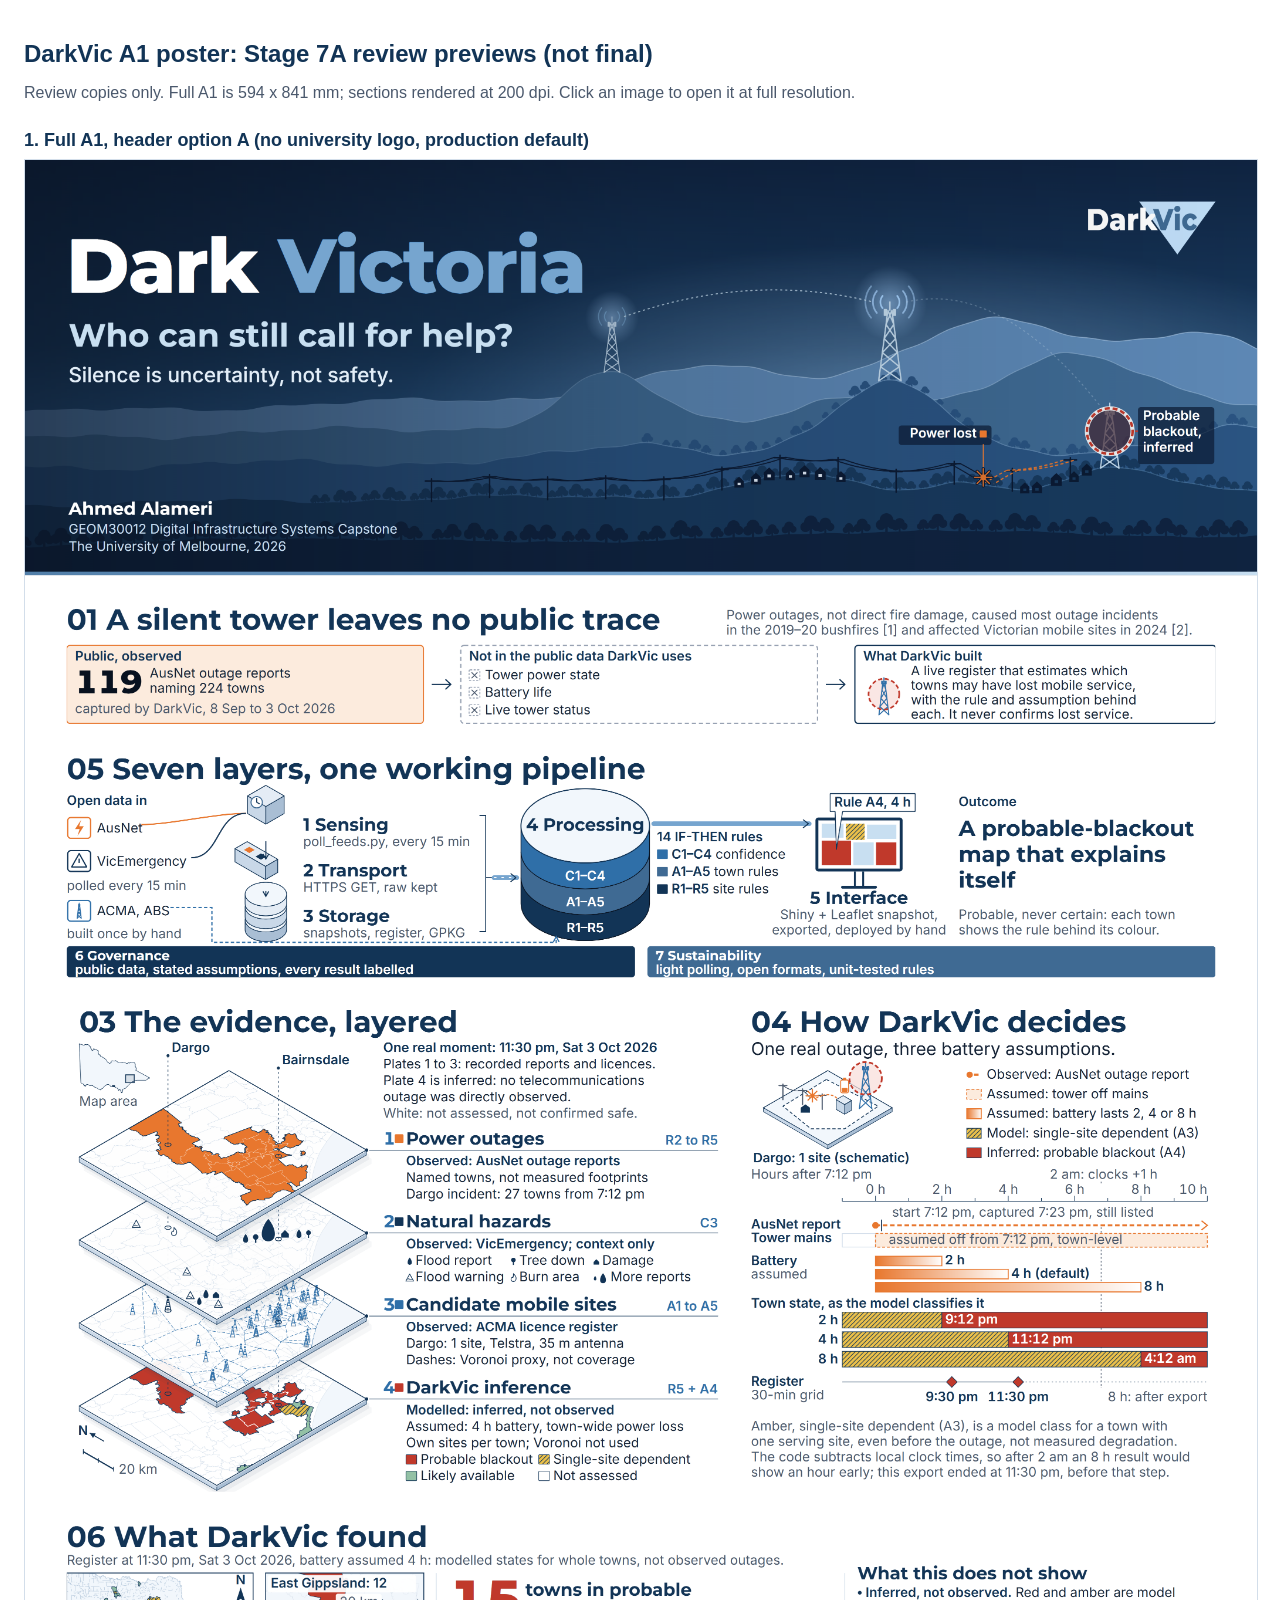
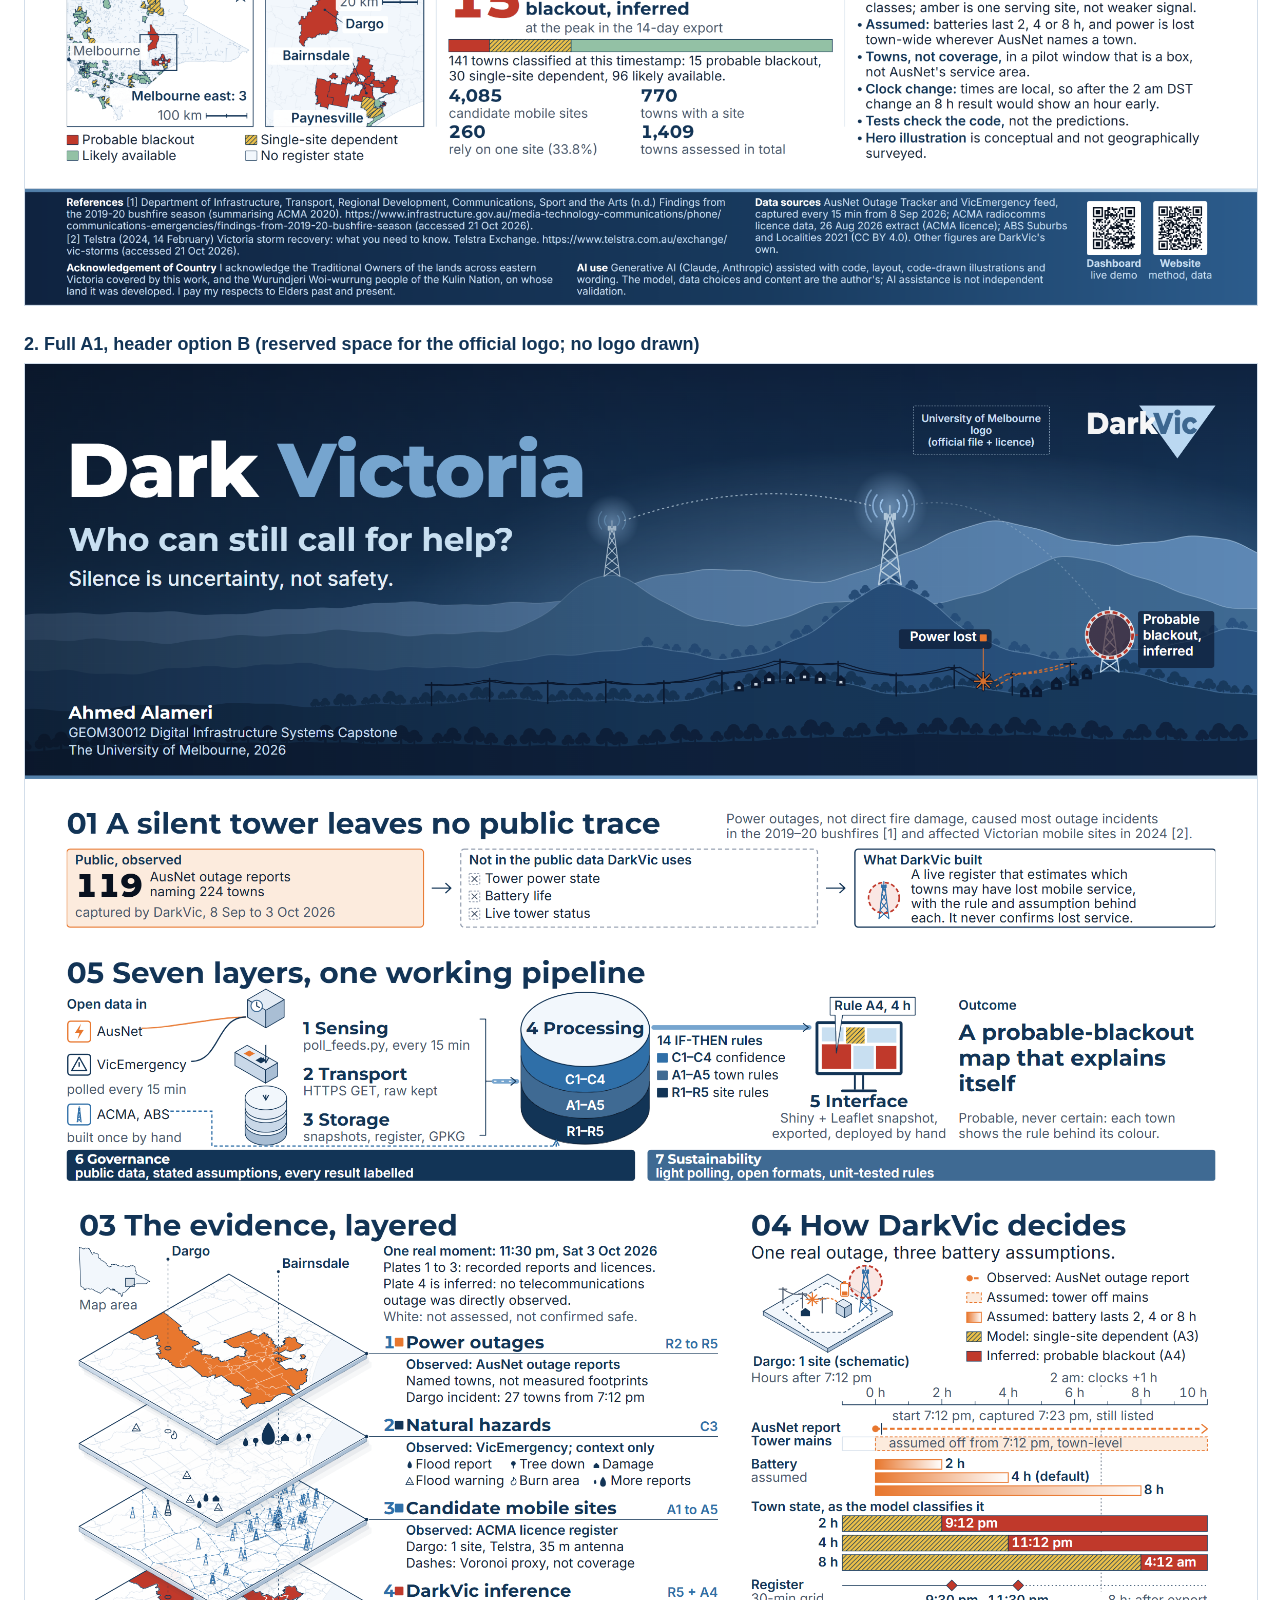
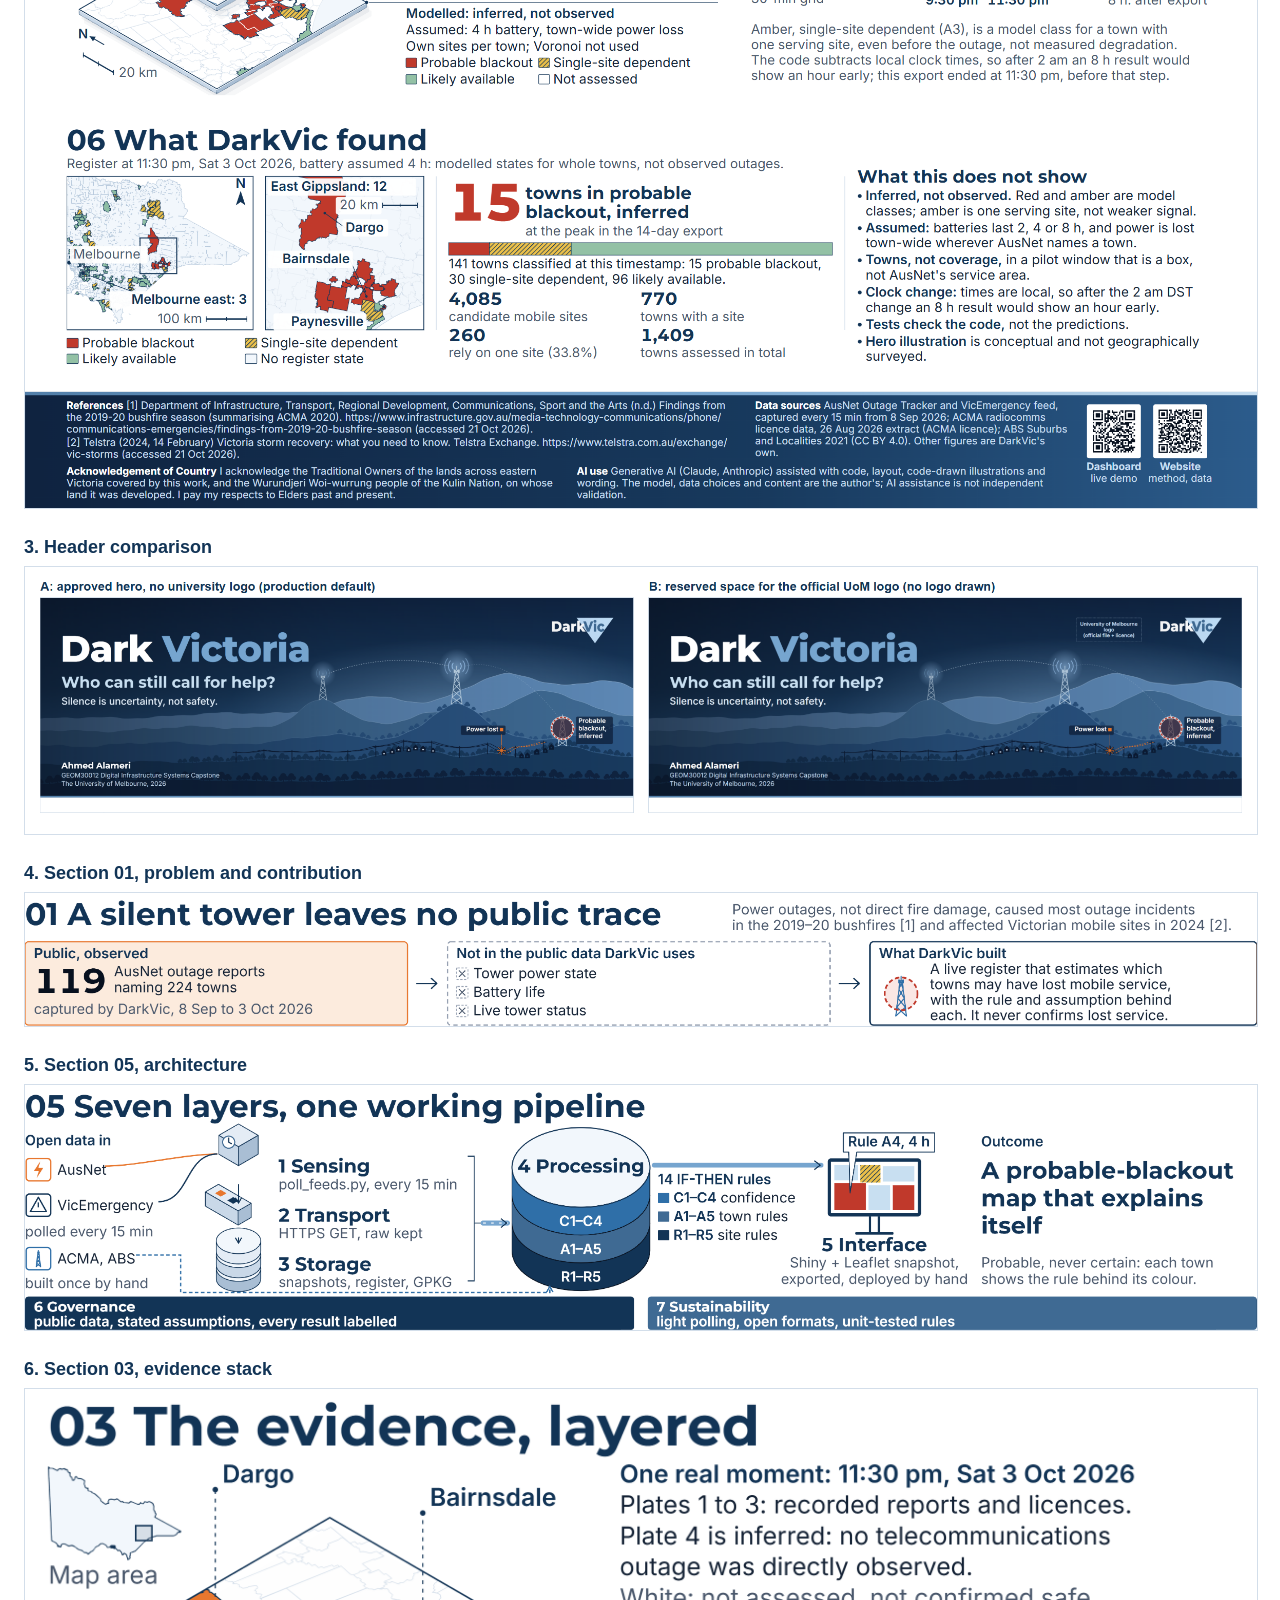
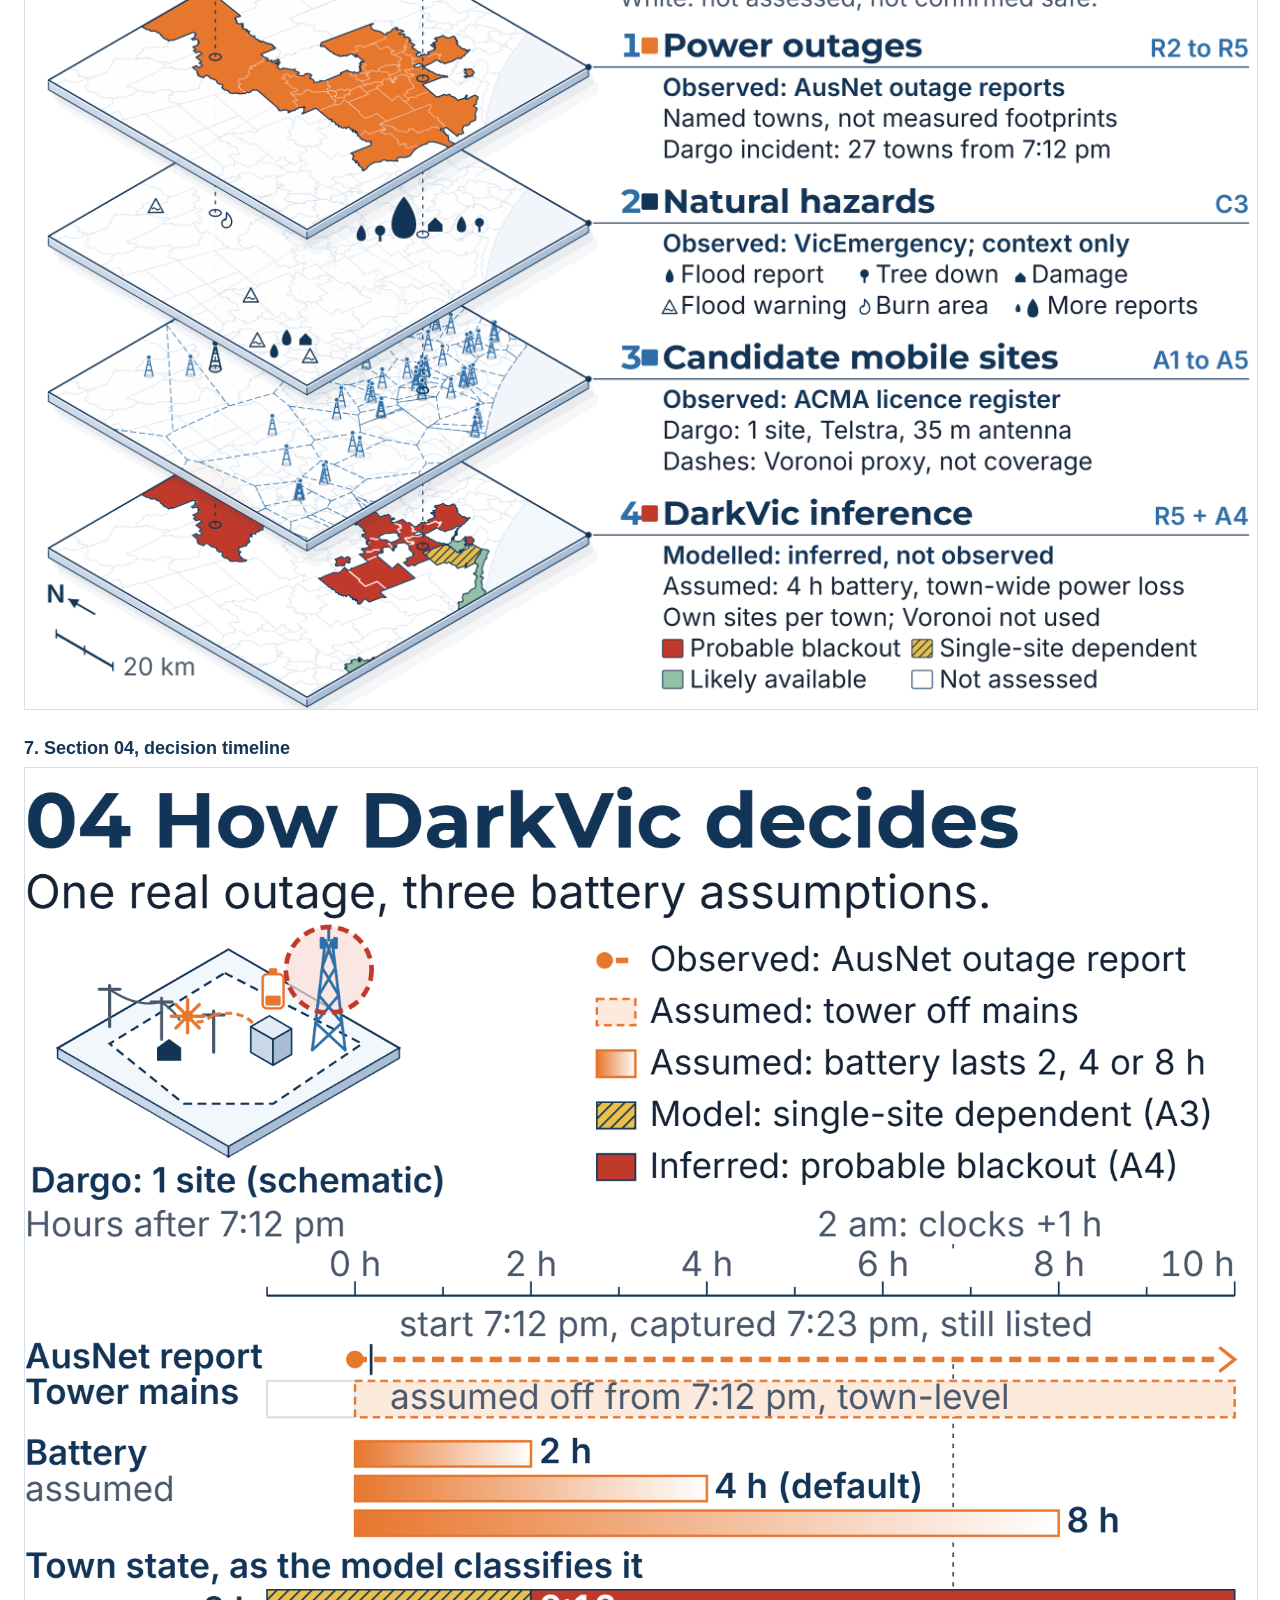
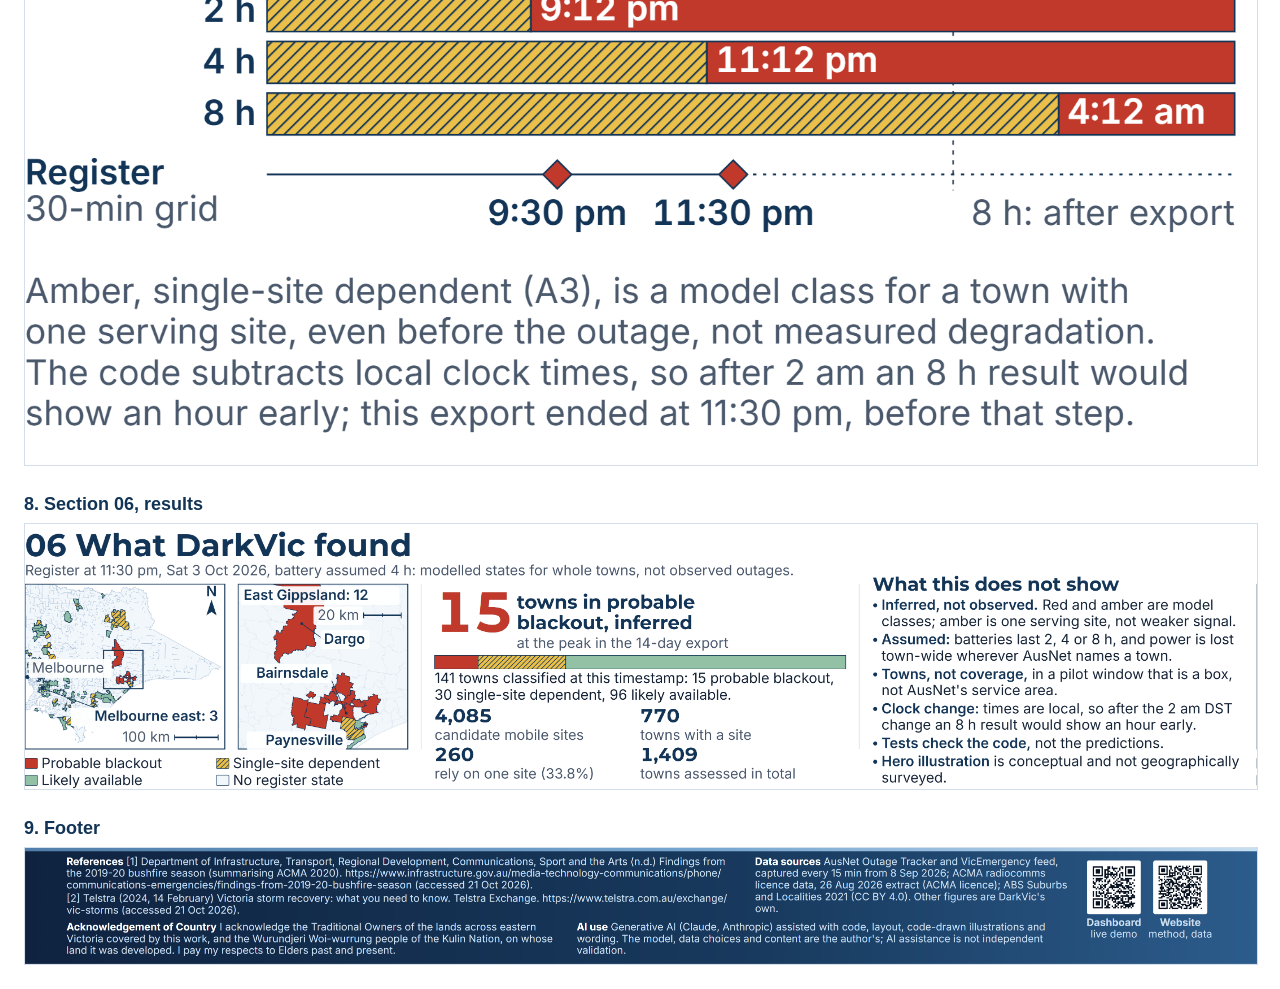
==== review/darkvic-stage7a/index.html @ 1719ef41 "Add temporary DarkVic Stage 7A review gallery" ====
<!doctype html><html lang="en"><head><meta charset="utf-8"><meta name="viewport" content="width=device-width,initial-scale=1">
<meta name="robots" content="noindex"><title>DarkVic A1 poster, Stage 7A review previews</title>
<style>body{margin:0;padding:24px;font-family:Arial,sans-serif;color:#142235;background:#fff;max-width:1400px}
h1{color:#123456;font-size:24px}h2{color:#123456;font-size:18px;margin:28px 0 8px}p{color:#4A586C}
img{width:100%;height:auto;display:block;border:1px solid #D3DEEA}</style></head><body>
<h1>DarkVic A1 poster: Stage 7A review previews (not final)</h1>
<p>Review copies only. Full A1 is 594 x 841 mm; sections rendered at 200 dpi. Click an image to open it at full resolution.</p>
<h2>1. Full A1, header option A (no university logo, production default)</h2><a href="00_A1_full_no_logo.png"><img src="00_A1_full_no_logo.png" alt="Full A1 poster without university logo"></a>
<h2>2. Full A1, header option B (reserved space for the official logo; no logo drawn)</h2><a href="01_A1_full_logo_slot.png"><img src="01_A1_full_logo_slot.png" alt="Full A1 poster with reserved university logo space"></a>
<h2>3. Header comparison</h2><a href="01b_header_comparison.png"><img src="01b_header_comparison.png" alt="Header A and B side by side"></a>
<h2>4. Section 01, problem and contribution</h2><a href="02_section01_problem.png"><img src="02_section01_problem.png" alt="Section 01"></a>
<h2>5. Section 05, architecture</h2><a href="03_section05_architecture.png"><img src="03_section05_architecture.png" alt="Section 05"></a>
<h2>6. Section 03, evidence stack</h2><a href="04_section03_evidence_stack.png"><img src="04_section03_evidence_stack.png" alt="Section 03"></a>
<h2>7. Section 04, decision timeline</h2><a href="05_section04_timeline.png"><img src="05_section04_timeline.png" alt="Section 04"></a>
<h2>8. Section 06, results</h2><a href="06_section06_results.png"><img src="06_section06_results.png" alt="Section 06"></a>
<h2>9. Footer</h2><a href="07_footer.png"><img src="07_footer.png" alt="Footer"></a>
</body></html>
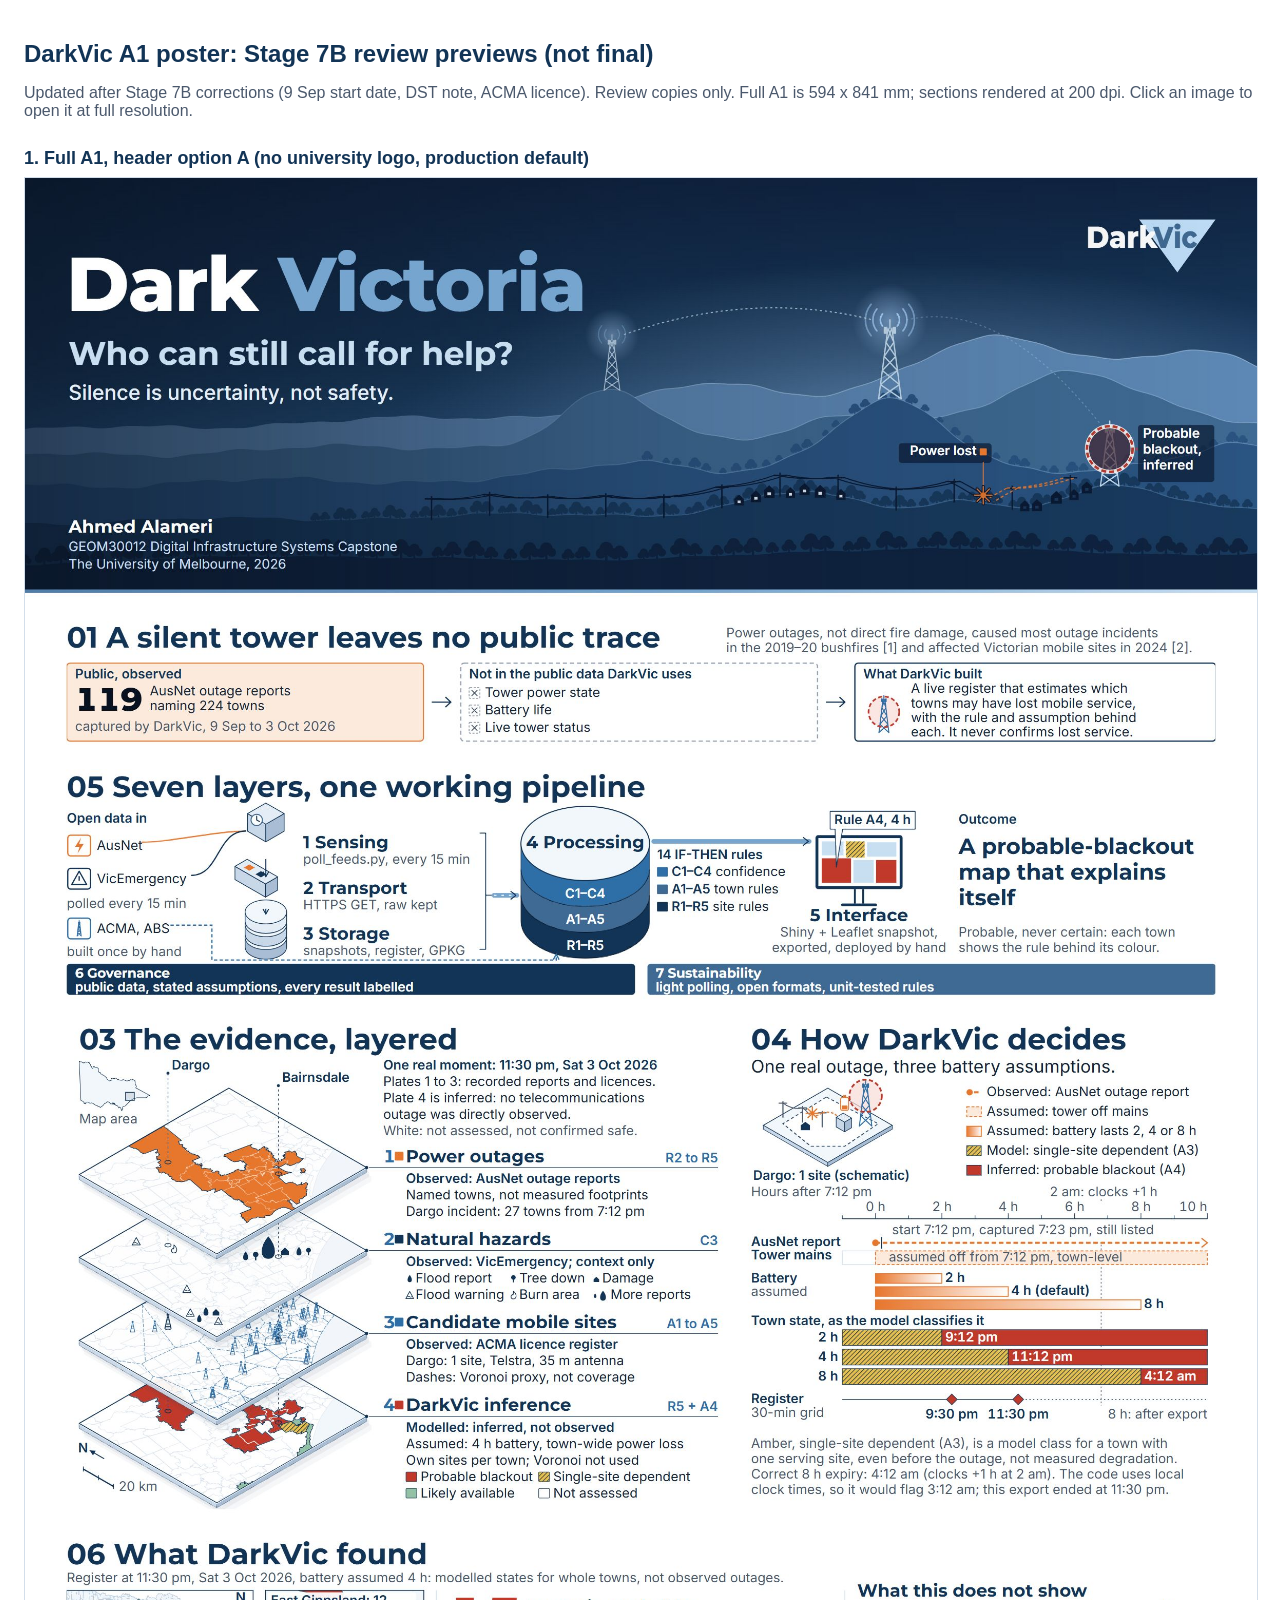
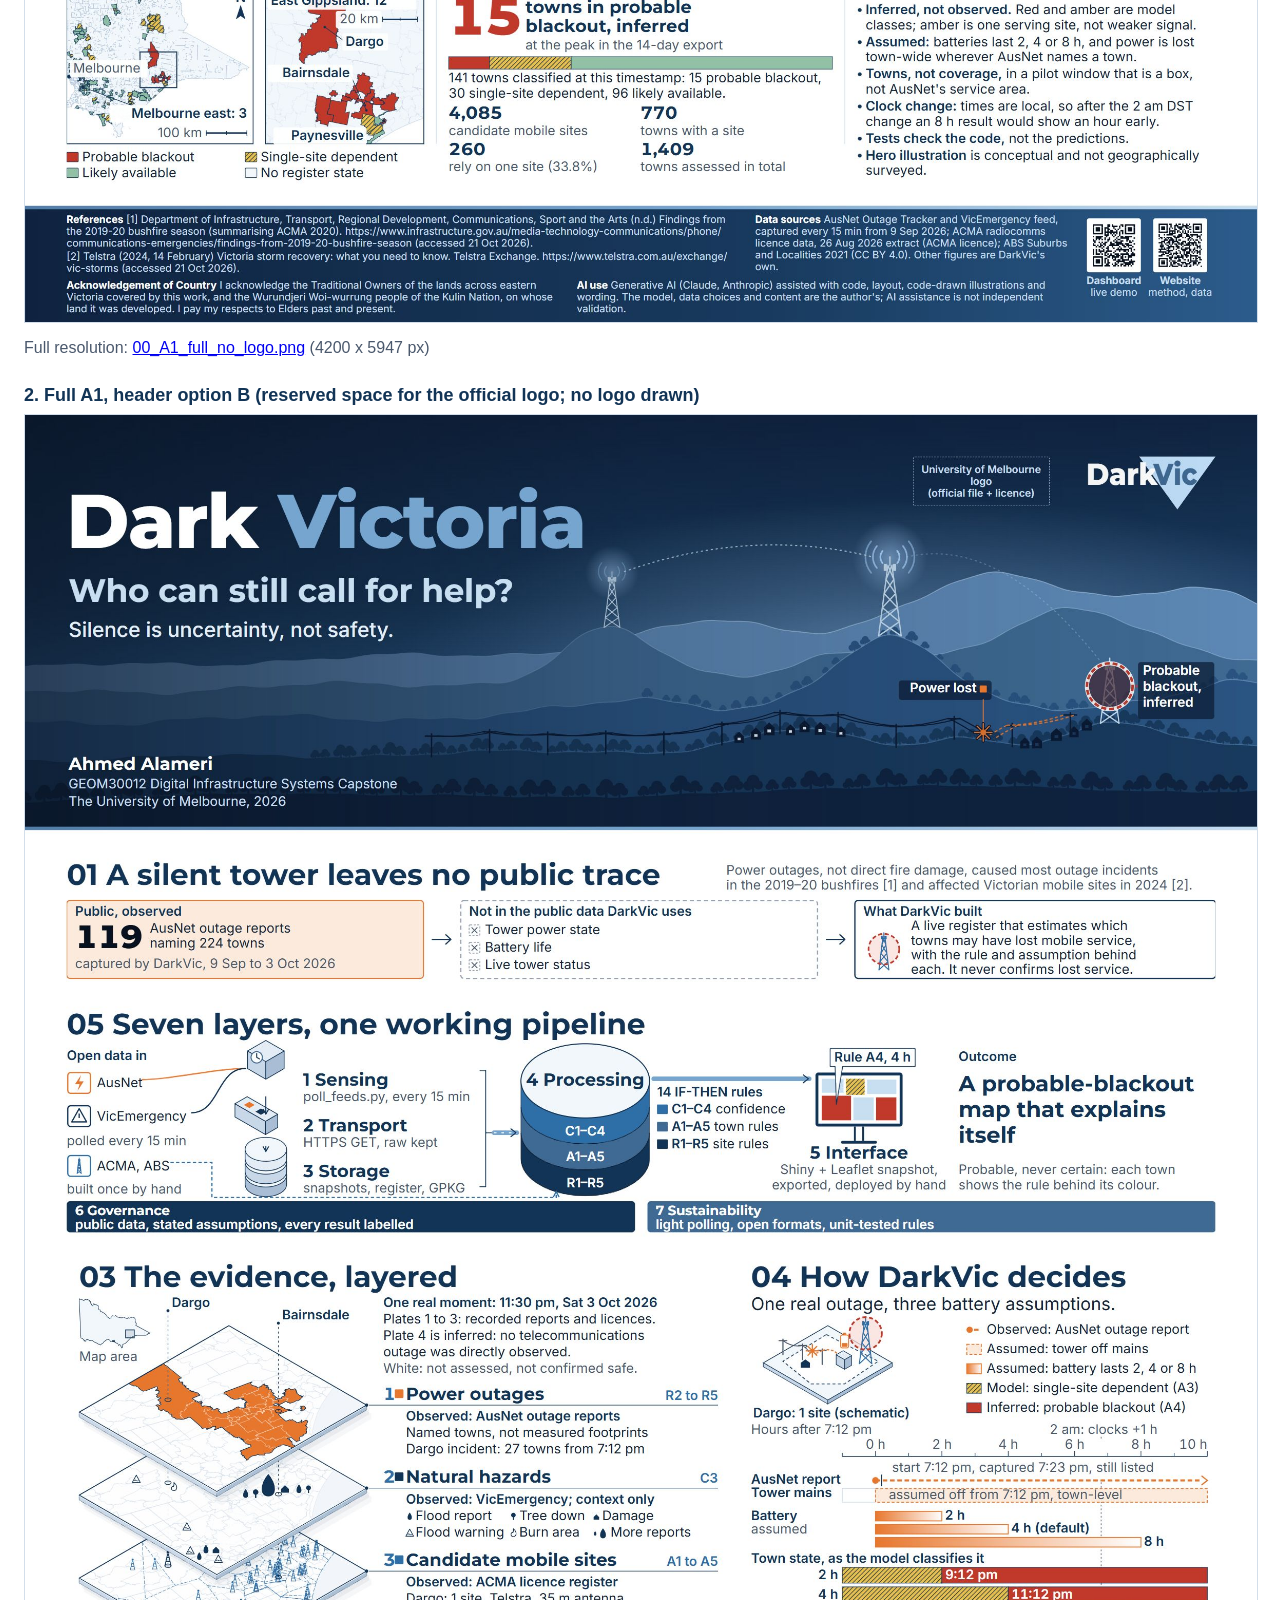
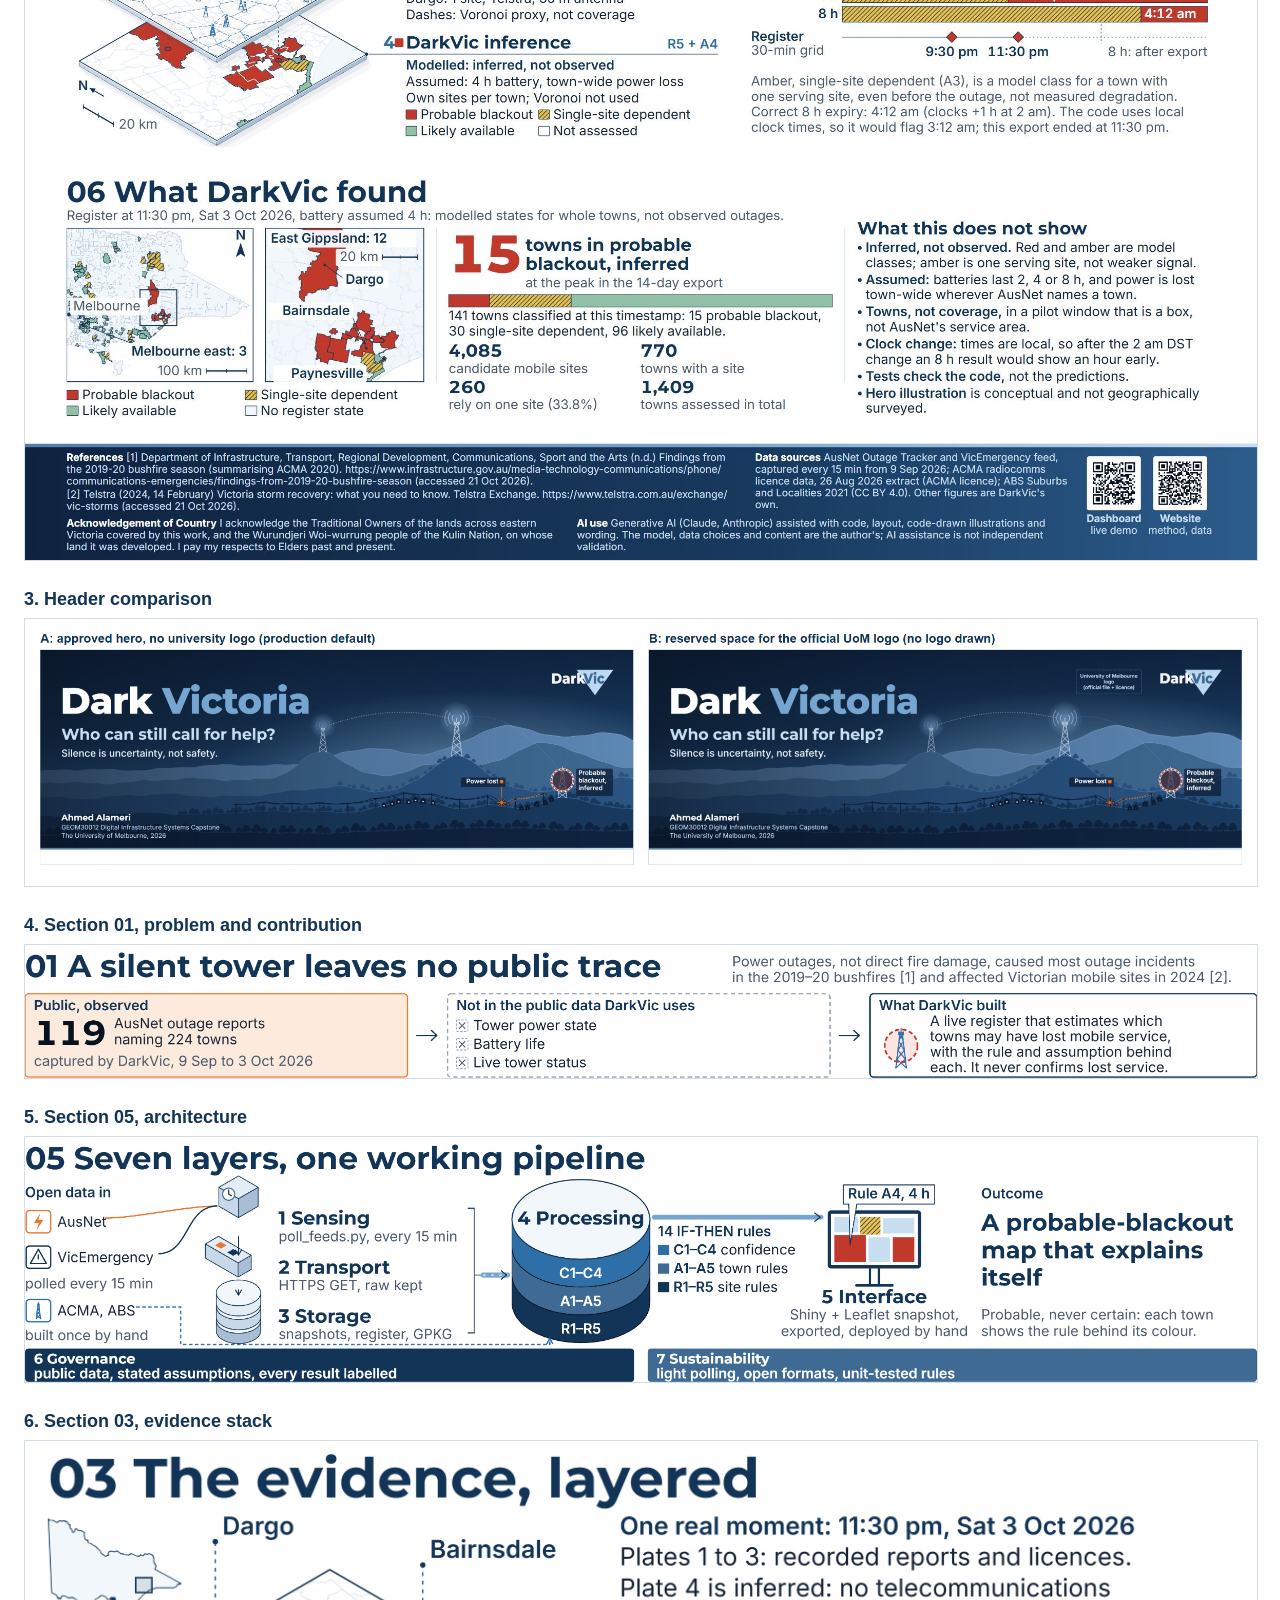
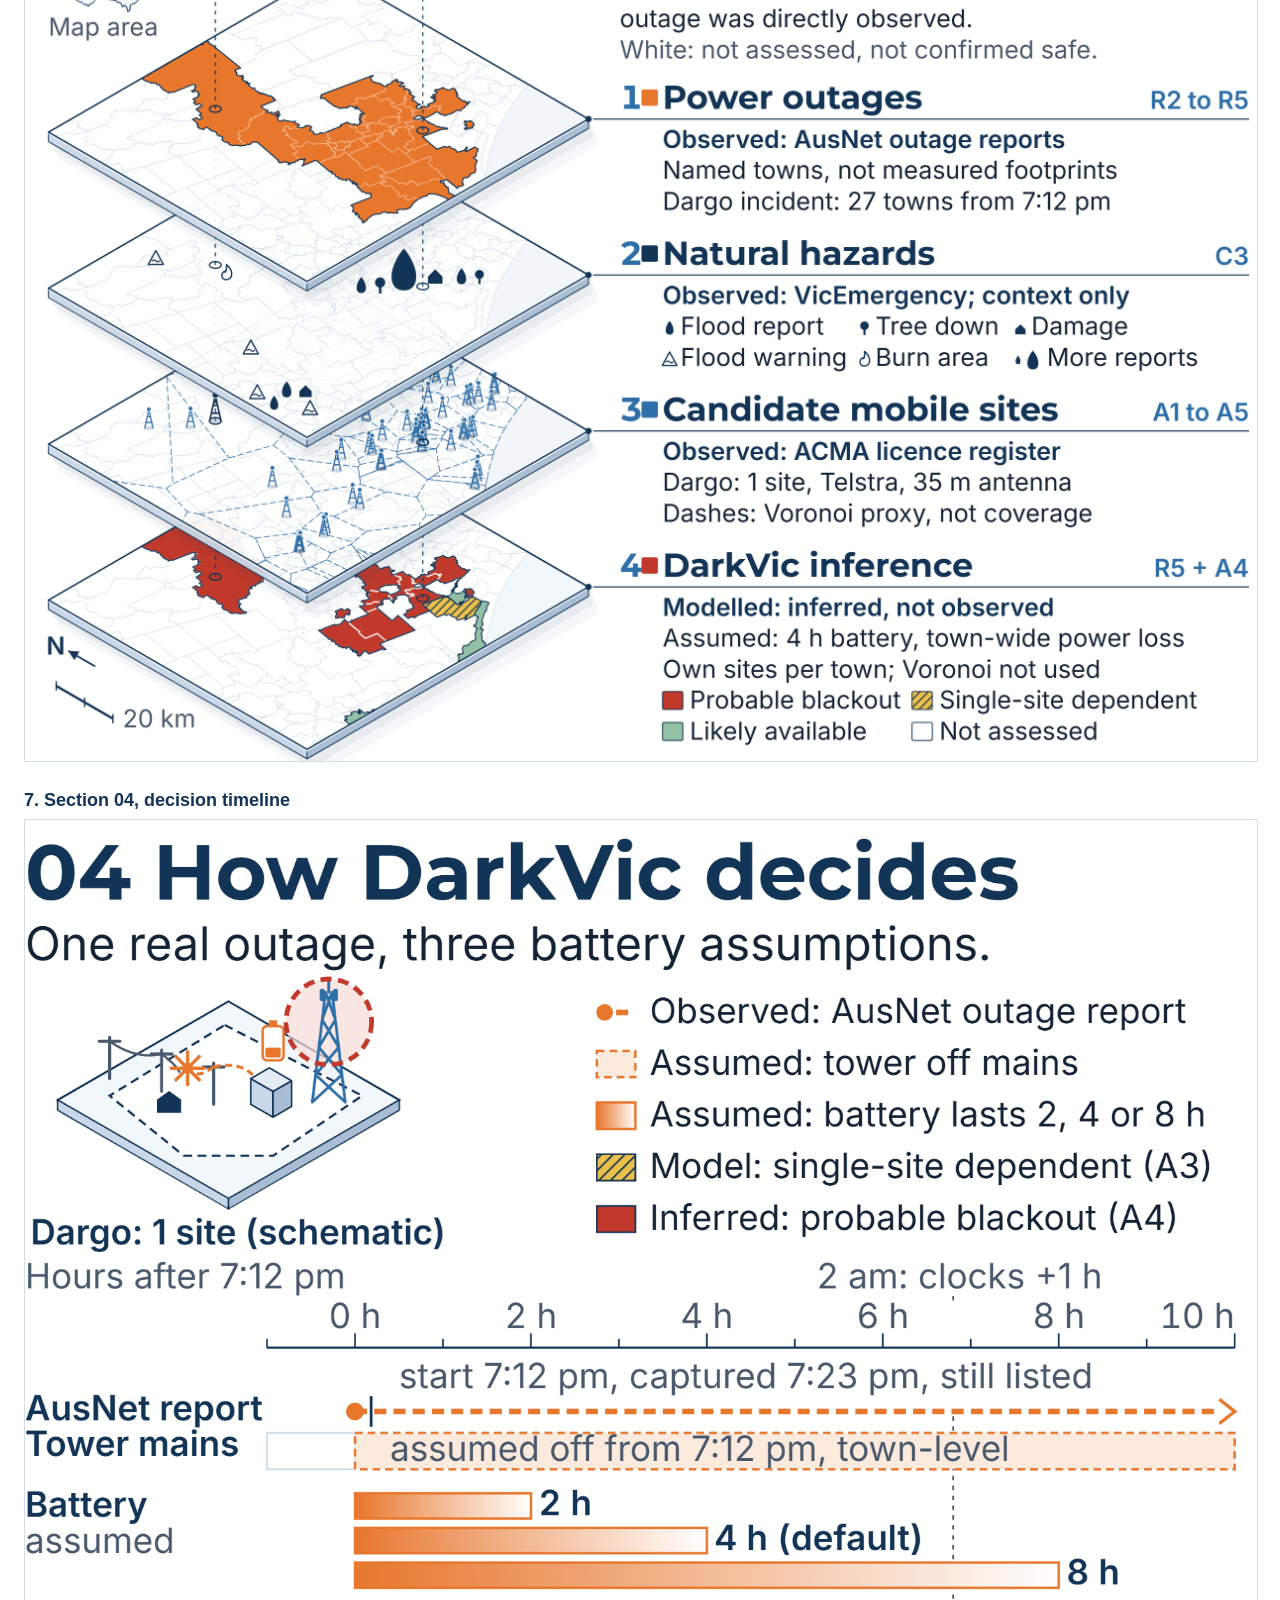
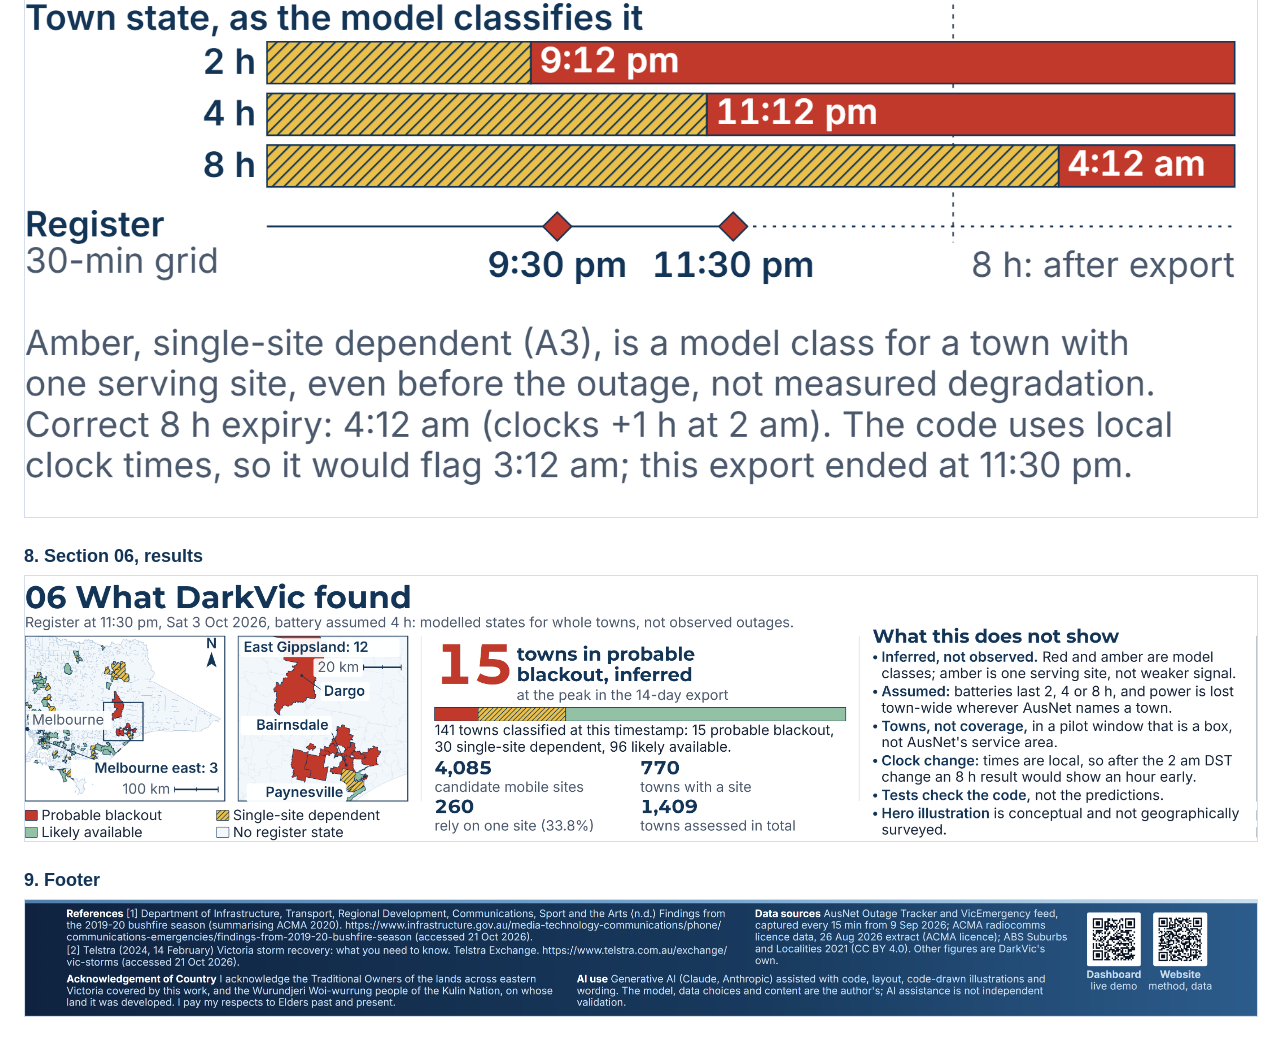
==== commit 48282cb9: "Update review gallery after Stage 7B" ====
--- a/review/darkvic-stage7a/index.html
+++ b/review/darkvic-stage7a/index.html
@@ -1,17 +1,17 @@
-<!doctype html><html lang="en"><head><meta charset="utf-8"><meta name="viewport" content="width=device-width,initial-scale=1">
-<meta name="robots" content="noindex"><title>DarkVic A1 poster, Stage 7A review previews</title>
-<style>body{margin:0;padding:24px;font-family:Arial,sans-serif;color:#142235;background:#fff;max-width:1400px}
-h1{color:#123456;font-size:24px}h2{color:#123456;font-size:18px;margin:28px 0 8px}p{color:#4A586C}
-img{width:100%;height:auto;display:block;border:1px solid #D3DEEA}</style></head><body>
-<h1>DarkVic A1 poster: Stage 7A review previews (not final)</h1>
-<p>Review copies only. Full A1 is 594 x 841 mm; sections rendered at 200 dpi. Click an image to open it at full resolution.</p>
-<h2>1. Full A1, header option A (no university logo, production default)</h2><a href="00_A1_full_no_logo.png"><img src="00_A1_full_no_logo.png" alt="Full A1 poster without university logo"></a>
-<h2>2. Full A1, header option B (reserved space for the official logo; no logo drawn)</h2><a href="01_A1_full_logo_slot.png"><img src="01_A1_full_logo_slot.png" alt="Full A1 poster with reserved university logo space"></a>
-<h2>3. Header comparison</h2><a href="01b_header_comparison.png"><img src="01b_header_comparison.png" alt="Header A and B side by side"></a>
-<h2>4. Section 01, problem and contribution</h2><a href="02_section01_problem.png"><img src="02_section01_problem.png" alt="Section 01"></a>
-<h2>5. Section 05, architecture</h2><a href="03_section05_architecture.png"><img src="03_section05_architecture.png" alt="Section 05"></a>
-<h2>6. Section 03, evidence stack</h2><a href="04_section03_evidence_stack.png"><img src="04_section03_evidence_stack.png" alt="Section 03"></a>
-<h2>7. Section 04, decision timeline</h2><a href="05_section04_timeline.png"><img src="05_section04_timeline.png" alt="Section 04"></a>
-<h2>8. Section 06, results</h2><a href="06_section06_results.png"><img src="06_section06_results.png" alt="Section 06"></a>
-<h2>9. Footer</h2><a href="07_footer.png"><img src="07_footer.png" alt="Footer"></a>
-</body></html>
+<!doctype html><html lang="en"><head><meta charset="utf-8"><meta name="viewport" content="width=device-width,initial-scale=1">
+<meta name="robots" content="noindex"><title>DarkVic A1 poster, Stage 7B review previews</title>
+<style>body{margin:0;padding:24px;font-family:Arial,sans-serif;color:#142235;background:#fff;max-width:1400px}
+h1{color:#123456;font-size:24px}h2{color:#123456;font-size:18px;margin:28px 0 8px}p{color:#4A586C}
+img{width:100%;height:auto;display:block;border:1px solid #D3DEEA}</style></head><body>
+<h1>DarkVic A1 poster: Stage 7B review previews (not final)</h1>
+<p>Updated after Stage 7B corrections (9 Sep start date, DST note, ACMA licence). Review copies only. Full A1 is 594 x 841 mm; sections rendered at 200 dpi. Click an image to open it at full resolution.</p>
+<h2>1. Full A1, header option A (no university logo, production default)</h2><a href="00_A1_full_no_logo.jpg"><img src="00_A1_full_no_logo.jpg" alt="Full A1 poster without university logo"></a><p>Full resolution: <a href="00_A1_full_no_logo.png">00_A1_full_no_logo.png</a> (4200 x 5947 px)</p>
+<h2>2. Full A1, header option B (reserved space for the official logo; no logo drawn)</h2><a href="01_A1_full_logo_slot.jpg"><img src="01_A1_full_logo_slot.jpg" alt="Full A1 poster with reserved university logo space"></a>
+<h2>3. Header comparison</h2><a href="01b_header_comparison.png"><img src="01b_header_comparison.png" alt="Header A and B side by side"></a>
+<h2>4. Section 01, problem and contribution</h2><a href="02_section01_problem.png"><img src="02_section01_problem.png" alt="Section 01"></a>
+<h2>5. Section 05, architecture</h2><a href="03_section05_architecture.png"><img src="03_section05_architecture.png" alt="Section 05"></a>
+<h2>6. Section 03, evidence stack</h2><a href="04_section03_evidence_stack.png"><img src="04_section03_evidence_stack.png" alt="Section 03"></a>
+<h2>7. Section 04, decision timeline</h2><a href="05_section04_timeline.png"><img src="05_section04_timeline.png" alt="Section 04"></a>
+<h2>8. Section 06, results</h2><a href="06_section06_results.png"><img src="06_section06_results.png" alt="Section 06"></a>
+<h2>9. Footer</h2><a href="07_footer.png"><img src="07_footer.png" alt="Footer"></a>
+</body></html>
